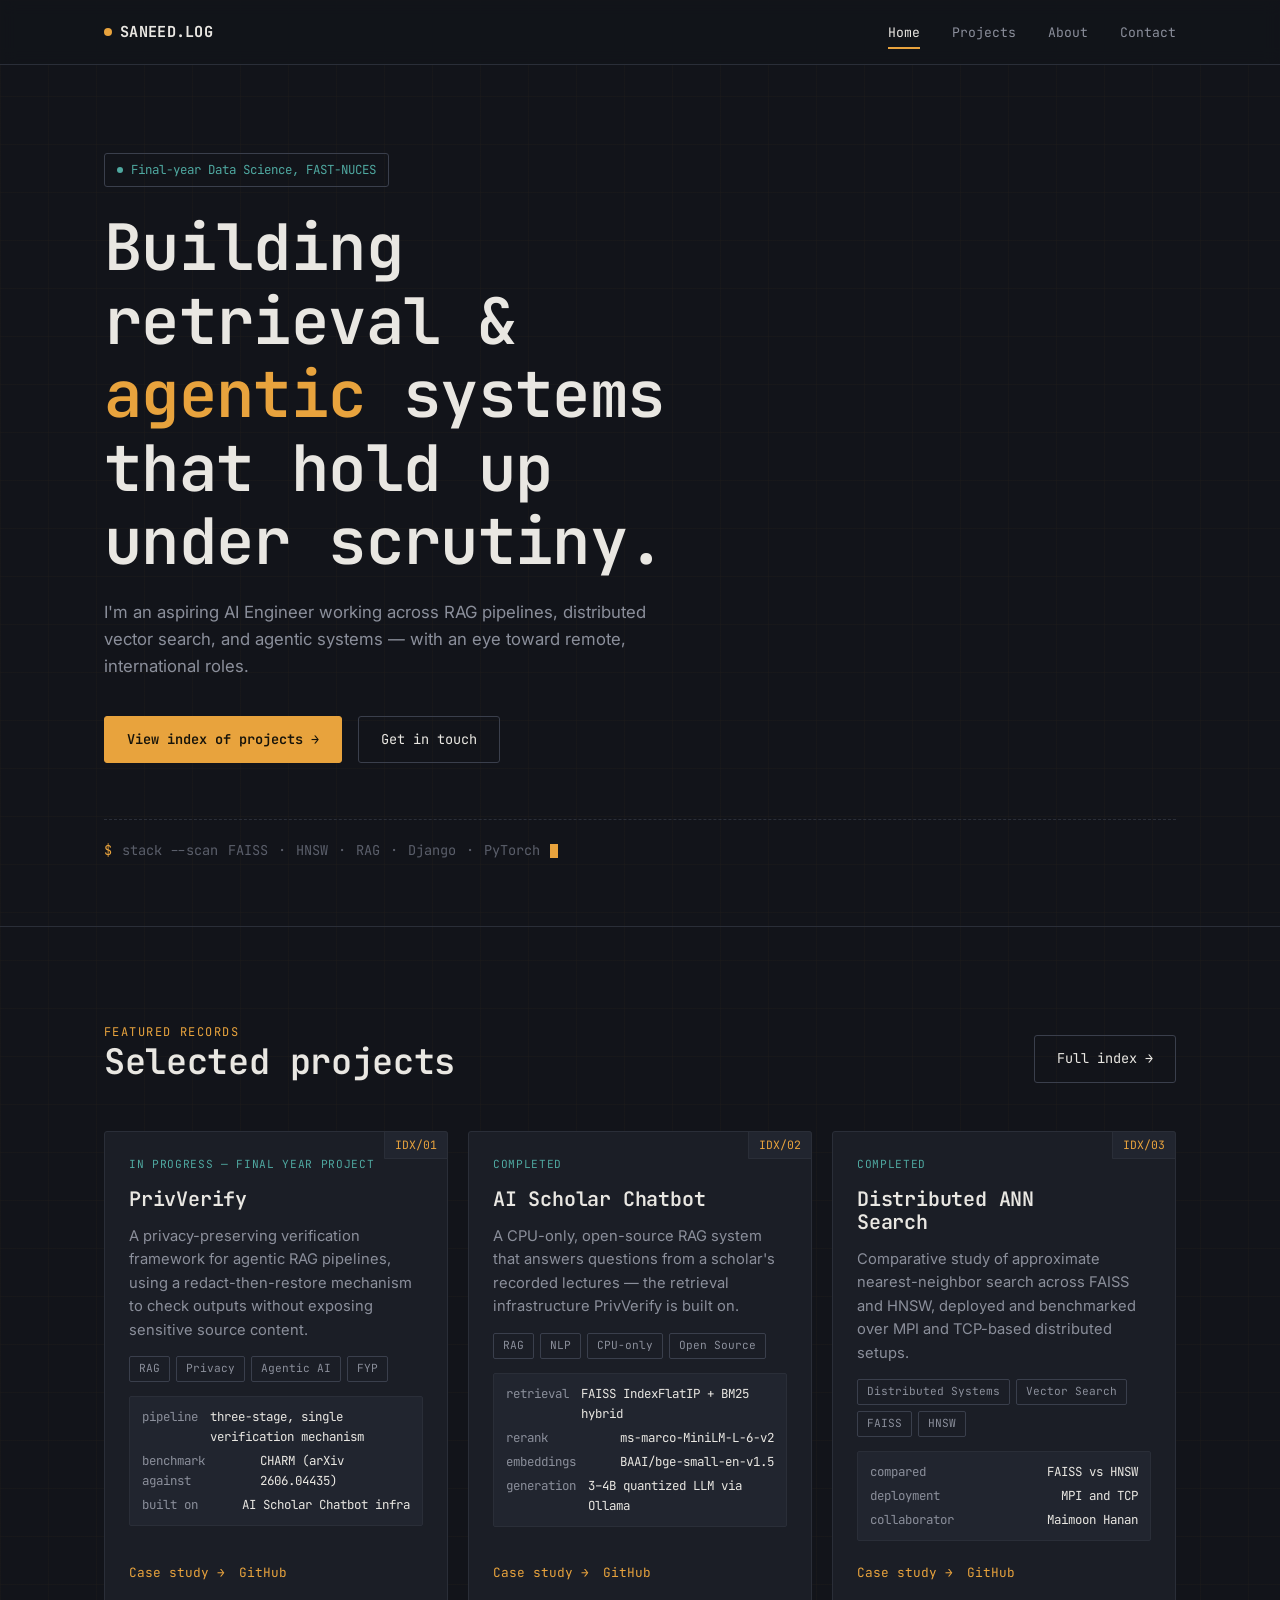
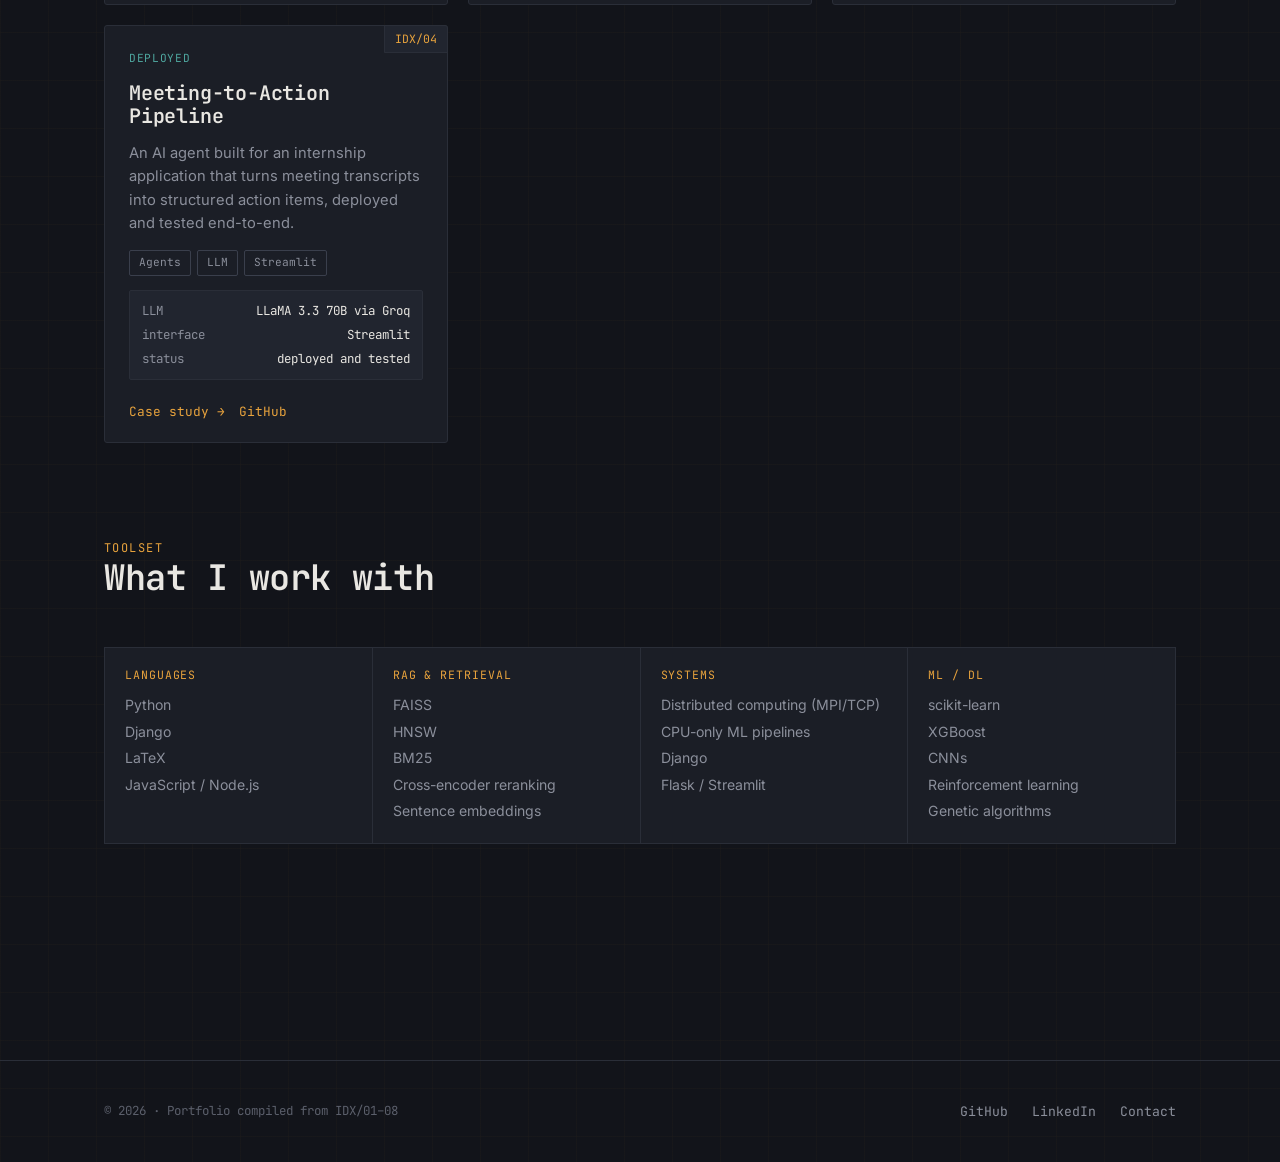
==== frontend/html/index.html @ c8601b34 "frontend push" ====
<!DOCTYPE html>
<html lang="en">
<head>
  <meta charset="UTF-8" />
  <meta name="viewport" content="width=device-width, initial-scale=1.0" />
  <title>Saneed — Data Science / AI Engineer</title>
  <link rel="stylesheet" href="../css/base.css" />
  <link rel="stylesheet" href="../css/layout.css" />
  <link rel="stylesheet" href="../css/components.css" />
</head>
<body>

  <nav class="navbar">
    <div class="container">
      <a href="index.html" class="navbar-brand"><span class="dot"></span>SANEED.LOG</a>
      <div class="navbar-links">
        <a href="index.html" aria-current="page">Home</a>
        <a href="projects.html">Projects</a>
        <a href="about.html">About</a>
        <a href="contact.html">Contact</a>
      </div>
      <button class="navbar-toggle" aria-label="Toggle menu">☰</button>
    </div>
  </nav>

  <header class="hero">
    <div class="container">
      <div class="hero-tag"><span class="dot"></span>Final-year Data Science, FAST-NUCES</div>
      <h1>Building retrieval &amp; <span class="accent">agentic</span> systems that hold up under scrutiny.</h1>
      <p class="hero-sub">
        I'm an aspiring AI Engineer working across RAG pipelines, distributed vector search,
        and agentic systems — with an eye toward remote, international roles.
      </p>
      <div class="hero-actions">
        <a href="projects.html" class="btn btn-primary">View index of projects →</a>
        <a href="contact.html" class="btn">Get in touch</a>
      </div>
      <div class="hero-scan mono">
        <span class="label">$</span> stack --scan
        <span>FAISS</span> · <span>HNSW</span> · <span>RAG</span> · <span>Django</span> · <span>PyTorch</span>
        <span class="cursor"></span>
      </div>
    </div>
  </header>

  <section class="section">
    <div class="container">
      <div class="section-head">
        <div>
          <div class="eyebrow">Featured records</div>
          <h2>Selected projects</h2>
        </div>
        <a href="projects.html" class="btn">Full index →</a>
      </div>
      <div class="project-grid" data-project-grid="featured"></div>
    </div>
  </section>

  <section class="section" style="padding-top: 0;">
    <div class="container">
      <div class="section-head">
        <div>
          <div class="eyebrow">Toolset</div>
          <h2>What I work with</h2>
        </div>
      </div>
      <div class="skills-grid" data-skills-grid></div>
    </div>
  </section>

  <footer class="footer">
    <div class="container">
      <span class="footer-meta">© 2026 · Portfolio compiled from IDX/01–08</span>
      <div class="footer-links">
        <a href="https://github.com/saneedkhani">GitHub</a>
        <a href="https://www.linkedin.com/in/saneed-ullah-7596352a4/">LinkedIn</a>
        <a href="contact.html">Contact</a>
      </div>
    </div>
  </footer>

  <script src="../js/data.js"></script>
  <script src="../js/render-projects.js"></script>
  <script src="../js/main.js"></script>
</body>
</html>
---- frontend/css/base.css ----
/* =========================================================
   BASE — tokens, reset, typography
   Design concept: "index ledger" — the visual language of a
   search index / benchmark log, since the subject's real work
   is retrieval systems (FAISS, HNSW, RAG). Cards read like
   catalog records; stats read like terminal output.
   ========================================================= */

@import url('https://fonts.googleapis.com/css2?family=JetBrains+Mono:wght@400;500;600;700&family=Inter:wght@400;500;600;700&display=swap');

:root {
  /* color */
  --bg:        #12141A;
  --surface:   #1B1E26;
  --surface-2: #21252F;
  --border:    #2A2E38;
  --border-hi: #3A3F4C;
  --text:      #E9E7E2;
  --text-muted:#8B8F9B;
  --text-dim:  #5B5F6B;
  --accent:    #E8A33D; /* amber — primary / active record */
  --accent-2:  #4FA8A0; /* muted teal — tags, secondary data */
  --accent-rgb: 232, 163, 61;

  /* type */
  --font-display: 'JetBrains Mono', ui-monospace, monospace;
  --font-body: 'Inter', system-ui, sans-serif;

  /* layout */
  --maxw: 1120px;
  --gutter: 24px;
  --radius: 3px;
}

* { box-sizing: border-box; margin: 0; padding: 0; }

html { scroll-behavior: smooth; }

@media (prefers-reduced-motion: reduce) {
  html { scroll-behavior: auto; }
  *, *::before, *::after {
    animation-duration: 0.01ms !important;
    animation-iteration-count: 1 !important;
    transition-duration: 0.01ms !important;
  }
}

body {
  background: var(--bg);
  color: var(--text);
  font-family: var(--font-body);
  font-size: 16px;
  line-height: 1.6;
  -webkit-font-smoothing: antialiased;
}

/* faint index-card grid texture on the page background */
body {
  background-image:
    linear-gradient(rgba(232, 163, 61, 0.025) 1px, transparent 1px),
    linear-gradient(90deg, rgba(232, 163, 61, 0.025) 1px, transparent 1px);
  background-size: 48px 48px;
}

img { max-width: 100%; display: block; }
a { color: inherit; text-decoration: none; }

h1, h2, h3, h4 {
  font-family: var(--font-display);
  font-weight: 600;
  letter-spacing: -0.01em;
  line-height: 1.15;
}

h1 { font-size: clamp(2.4rem, 5vw, 4.2rem); }
h2 { font-size: clamp(1.6rem, 3vw, 2.2rem); }
h3 { font-size: 1.25rem; }

p { color: var(--text-muted); }

.eyebrow {
  font-family: var(--font-display);
  font-size: 0.75rem;
  letter-spacing: 0.12em;
  text-transform: uppercase;
  color: var(--accent);
}

.container {
  max-width: var(--maxw);
  margin: 0 auto;
  padding: 0 var(--gutter);
}

.mono { font-family: var(--font-display); }

/* visible keyboard focus everywhere */
a:focus-visible,
button:focus-visible,
input:focus-visible,
textarea:focus-visible {
  outline: 2px solid var(--accent);
  outline-offset: 3px;
}

::selection {
  background: rgba(var(--accent-rgb), 0.3);
  color: var(--text);
}
---- frontend/css/layout.css ----
/* =========================================================
   LAYOUT — navbar, footer, page-level grids
   ========================================================= */

/* ---- navbar ---- */
.navbar {
  position: sticky;
  top: 0;
  z-index: 50;
  background: rgba(18, 20, 26, 0.85);
  backdrop-filter: blur(8px);
  border-bottom: 1px solid var(--border);
}

.navbar .container {
  height: 64px;
  display: flex;
  align-items: center;
  justify-content: space-between;
}

.navbar-brand {
  font-family: var(--font-display);
  font-weight: 700;
  font-size: 0.95rem;
  letter-spacing: 0.02em;
  display: flex;
  align-items: center;
  gap: 8px;
}

.navbar-brand .dot {
  width: 8px;
  height: 8px;
  background: var(--accent);
  border-radius: 50%;
  flex-shrink: 0;
}

.navbar-links {
  display: flex;
  gap: 32px;
  font-family: var(--font-display);
  font-size: 0.82rem;
}

.navbar-links a {
  color: var(--text-muted);
  position: relative;
  padding: 4px 0;
  transition: color 0.15s ease;
}

.navbar-links a:hover,
.navbar-links a[aria-current="page"] {
  color: var(--text);
}

.navbar-links a[aria-current="page"]::after {
  content: '';
  position: absolute;
  left: 0; right: 0; bottom: -2px;
  height: 2px;
  background: var(--accent);
}

.navbar-toggle {
  display: none;
  background: none;
  border: 1px solid var(--border-hi);
  color: var(--text);
  width: 36px;
  height: 36px;
  border-radius: var(--radius);
  cursor: pointer;
  font-family: var(--font-display);
}

/* ---- footer ---- */
.footer {
  border-top: 1px solid var(--border);
  margin-top: 120px;
  padding: 40px 0;
}

.footer .container {
  display: flex;
  justify-content: space-between;
  align-items: center;
  flex-wrap: wrap;
  gap: 16px;
}

.footer-meta {
  font-family: var(--font-display);
  font-size: 0.78rem;
  color: var(--text-dim);
}

.footer-links {
  display: flex;
  gap: 24px;
  font-family: var(--font-display);
  font-size: 0.82rem;
}

.footer-links a {
  color: var(--text-muted);
  transition: color 0.15s ease;
}

.footer-links a:hover { color: var(--accent); }

/* ---- section rhythm ---- */
.section {
  padding: 96px 0;
}

.section-head {
  display: flex;
  justify-content: space-between;
  align-items: flex-end;
  gap: 24px;
  margin-bottom: 48px;
  flex-wrap: wrap;
}

/* ---- responsive ---- */
@media (max-width: 720px) {
  .navbar-links { display: none; }
  .navbar-toggle { display: block; }
  .navbar-links.open {
    display: flex;
    position: absolute;
    top: 64px; left: 0; right: 0;
    flex-direction: column;
    background: var(--surface);
    border-bottom: 1px solid var(--border);
    padding: 20px var(--gutter);
    gap: 18px;
  }
  .section { padding: 64px 0; }
}
---- frontend/css/components.css ----
/* =========================================================
   COMPONENTS
   ========================================================= */

/* ---- hero ---- */
.hero {
  padding: 88px 0 64px;
  border-bottom: 1px solid var(--border);
}

.hero-tag {
  display: inline-flex;
  align-items: center;
  gap: 8px;
  font-family: var(--font-display);
  font-size: 0.78rem;
  color: var(--accent-2);
  border: 1px solid var(--border-hi);
  padding: 6px 12px;
  border-radius: var(--radius);
  margin-bottom: 24px;
}

.hero-tag .dot { width: 6px; height: 6px; border-radius: 50%; background: var(--accent-2); }

.hero h1 { margin-bottom: 20px; max-width: 15ch; }
.hero h1 .accent { color: var(--accent); }

.hero-sub {
  max-width: 52ch;
  font-size: 1.05rem;
  margin-bottom: 36px;
}

.hero-actions {
  display: flex;
  gap: 16px;
  flex-wrap: wrap;
  margin-bottom: 56px;
}

/* live-feeling "index scan" line — types out real stack tags */
.hero-scan {
  font-family: var(--font-display);
  font-size: 0.85rem;
  color: var(--text-dim);
  border-top: 1px dashed var(--border);
  padding-top: 20px;
  display: flex;
  gap: 10px;
  align-items: center;
  flex-wrap: wrap;
}

.hero-scan .label { color: var(--accent); }
.hero-scan .cursor {
  display: inline-block;
  width: 8px; height: 14px;
  background: var(--accent);
  animation: blink 1s step-end infinite;
}
@keyframes blink { 50% { opacity: 0; } }

/* ---- buttons ---- */
.btn {
  font-family: var(--font-display);
  font-size: 0.85rem;
  padding: 12px 22px;
  border-radius: var(--radius);
  display: inline-flex;
  align-items: center;
  gap: 8px;
  border: 1px solid var(--border-hi);
  transition: border-color 0.15s ease, background 0.15s ease, transform 0.1s ease;
  cursor: pointer;
  background: transparent;
  color: var(--text);
}

.btn:hover { border-color: var(--accent); transform: translateY(-1px); }

.btn-primary {
  background: var(--accent);
  border-color: var(--accent);
  color: #16130A;
  font-weight: 600;
}

.btn-primary:hover { background: #f0b358; border-color: #f0b358; }

/* ---- index-card project card (signature element) ---- */
.project-grid {
  display: grid;
  grid-template-columns: repeat(auto-fill, minmax(320px, 1fr));
  gap: 20px;
}

.card {
  background: var(--surface);
  border: 1px solid var(--border);
  border-radius: var(--radius);
  position: relative;
  padding: 24px 24px 20px;
  transition: border-color 0.18s ease, transform 0.18s ease;
  display: flex;
  flex-direction: column;
  gap: 14px;
}

.card:hover {
  border-color: var(--border-hi);
  transform: translateY(-2px);
}

/* corner tab like a catalog record index number */
.card-idx {
  position: absolute;
  top: -1px; right: -1px;
  font-family: var(--font-display);
  font-size: 0.72rem;
  color: var(--accent);
  background: var(--surface-2);
  border: 1px solid var(--border);
  border-top-right-radius: var(--radius);
  padding: 4px 10px;
}

.card-status {
  font-family: var(--font-display);
  font-size: 0.7rem;
  color: var(--accent-2);
  letter-spacing: 0.06em;
  text-transform: uppercase;
}

.card h3 { margin-right: 60px; }

.card p { font-size: 0.92rem; }

.card-tags {
  display: flex;
  gap: 6px;
  flex-wrap: wrap;
}

.tag {
  font-family: var(--font-display);
  font-size: 0.7rem;
  padding: 3px 9px;
  border: 1px solid var(--border-hi);
  border-radius: 2px;
  color: var(--text-muted);
}

/* benchmark ledger — terminal-style stat readout */
.card-ledger {
  font-family: var(--font-display);
  font-size: 0.78rem;
  background: var(--surface-2);
  border: 1px solid var(--border);
  border-radius: 2px;
  padding: 10px 12px;
  color: var(--text-muted);
  display: flex;
  flex-direction: column;
  gap: 4px;
}

.card-ledger .row { display: flex; justify-content: space-between; gap: 12px; }
.card-ledger .row span:last-child { color: var(--text); }

.card-links {
  display: flex;
  gap: 14px;
  margin-top: auto;
  padding-top: 8px;
  font-family: var(--font-display);
  font-size: 0.8rem;
}

.card-links a { color: var(--accent); }
.card-links a:hover { text-decoration: underline; }

/* ---- skills ledger ---- */
.skills-grid {
  display: grid;
  grid-template-columns: repeat(auto-fill, minmax(220px, 1fr));
  gap: 1px;
  background: var(--border);
  border: 1px solid var(--border);
}

.skill-cell {
  background: var(--surface);
  padding: 18px 20px;
}

.skill-cell .cat {
  font-family: var(--font-display);
  font-size: 0.72rem;
  color: var(--accent);
  text-transform: uppercase;
  letter-spacing: 0.08em;
  margin-bottom: 8px;
  display: block;
}

.skill-cell ul { list-style: none; font-size: 0.88rem; color: var(--text-muted); }
.skill-cell li { padding: 2px 0; }

/* ---- filter bar ---- */
.filter-bar {
  display: flex;
  gap: 8px;
  flex-wrap: wrap;
}

.filter-btn {
  font-family: var(--font-display);
  font-size: 0.78rem;
  padding: 7px 14px;
  border: 1px solid var(--border-hi);
  border-radius: var(--radius);
  color: var(--text-muted);
  background: transparent;
  cursor: pointer;
  transition: all 0.15s ease;
}

.filter-btn:hover { color: var(--text); border-color: var(--accent-2); }
.filter-btn.active { color: #16130A; background: var(--accent); border-color: var(--accent); }

/* ---- empty state ---- */
.empty-state {
  font-family: var(--font-display);
  color: var(--text-dim);
  font-size: 0.9rem;
  padding: 48px 0;
  text-align: center;
  border: 1px dashed var(--border);
  border-radius: var(--radius);
}

@media (max-width: 720px) {
  .hero { padding: 56px 0 40px; }
  .project-grid { grid-template-columns: 1fr; }
}
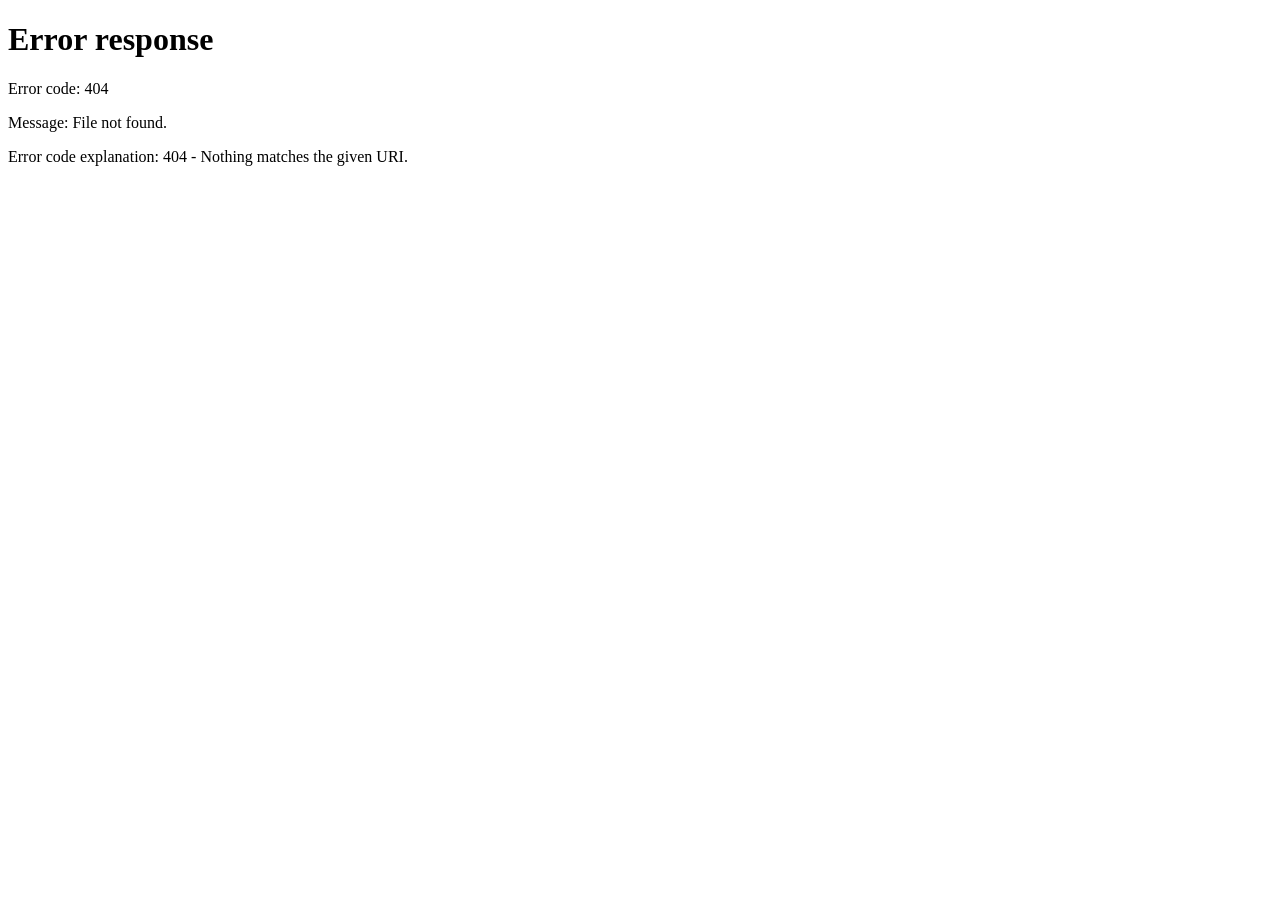
==== commit 015fba51: "update git link" ====
--- a/frontend/html/index.html
+++ b/frontend/html/index.html
@@ -3,6 +3,7 @@
 <head>
   <meta charset="UTF-8" />
   <meta name="viewport" content="width=device-width, initial-scale=1.0" />
+   <meta http-equiv="refresh" content="0; url=frontend/html/index.html" />
   <title>Saneed — Data Science / AI Engineer</title>
   <link rel="stylesheet" href="../css/base.css" />
   <link rel="stylesheet" href="../css/layout.css" />
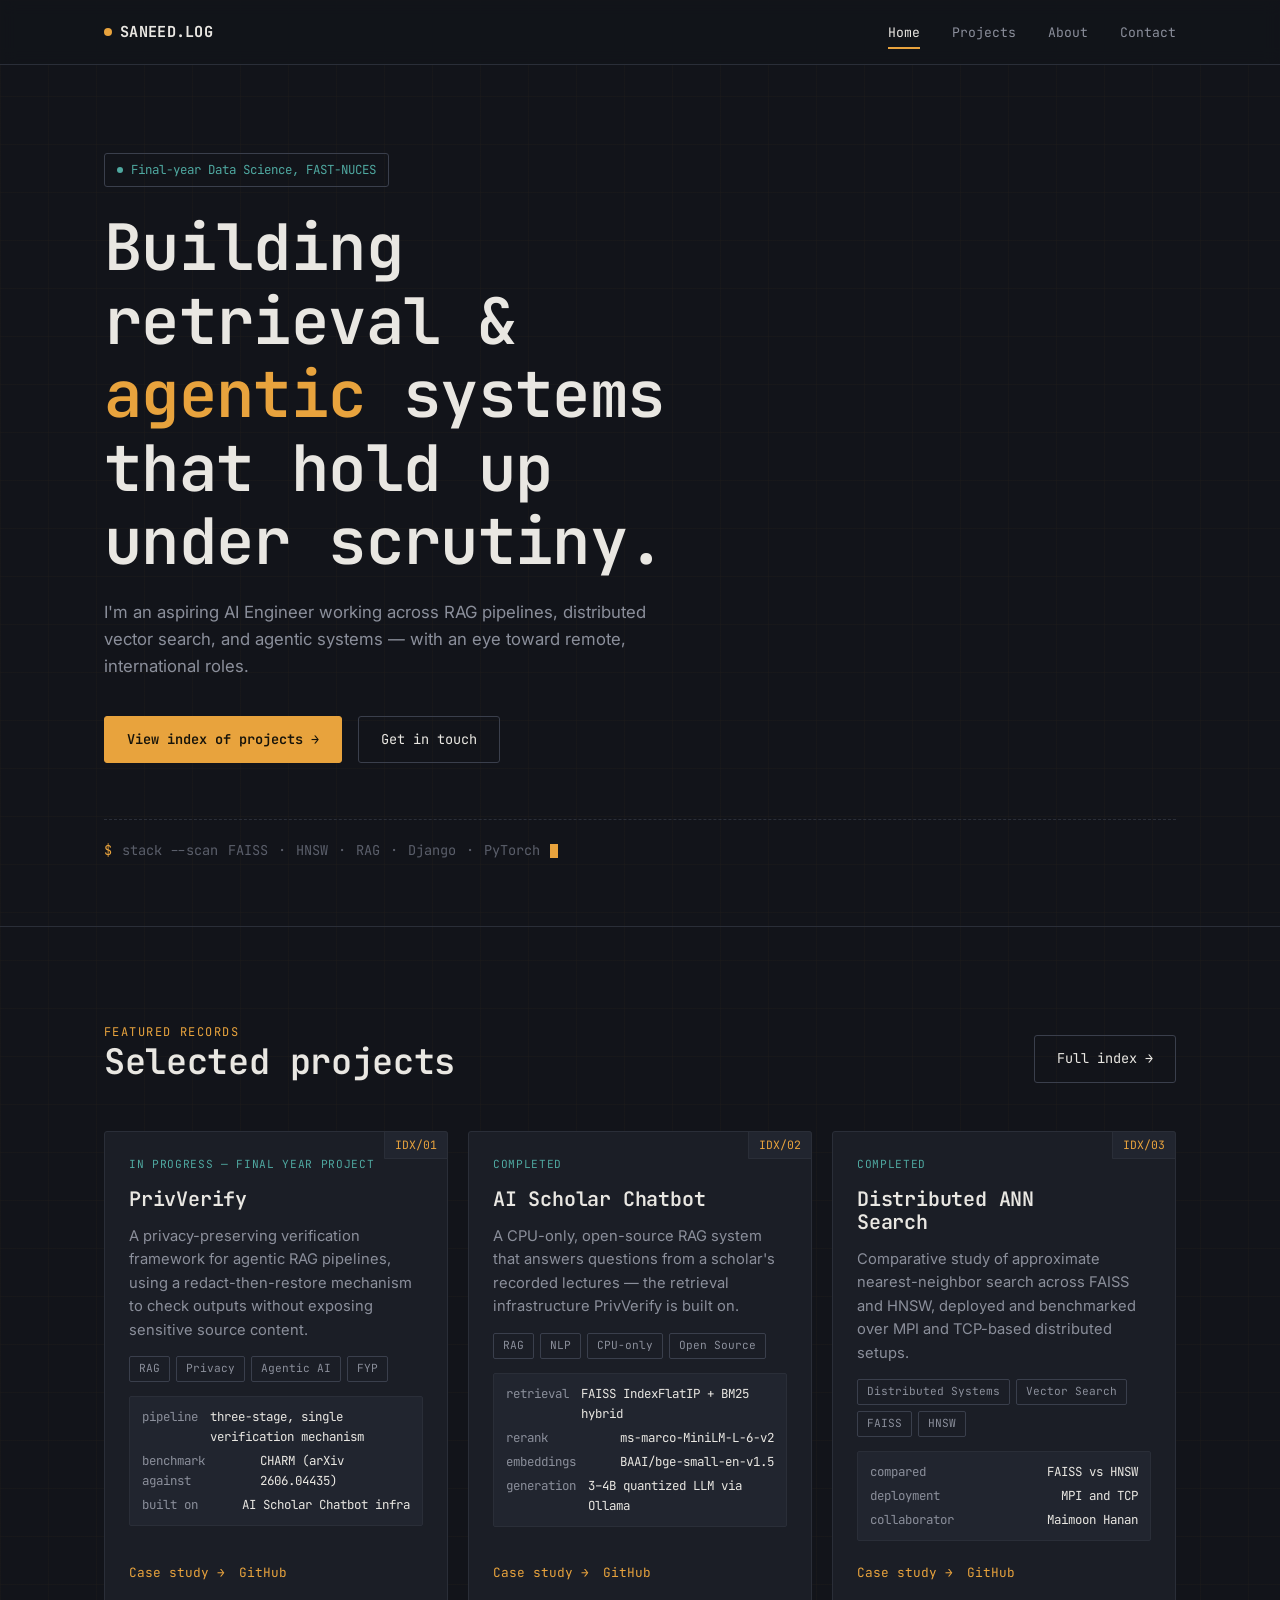
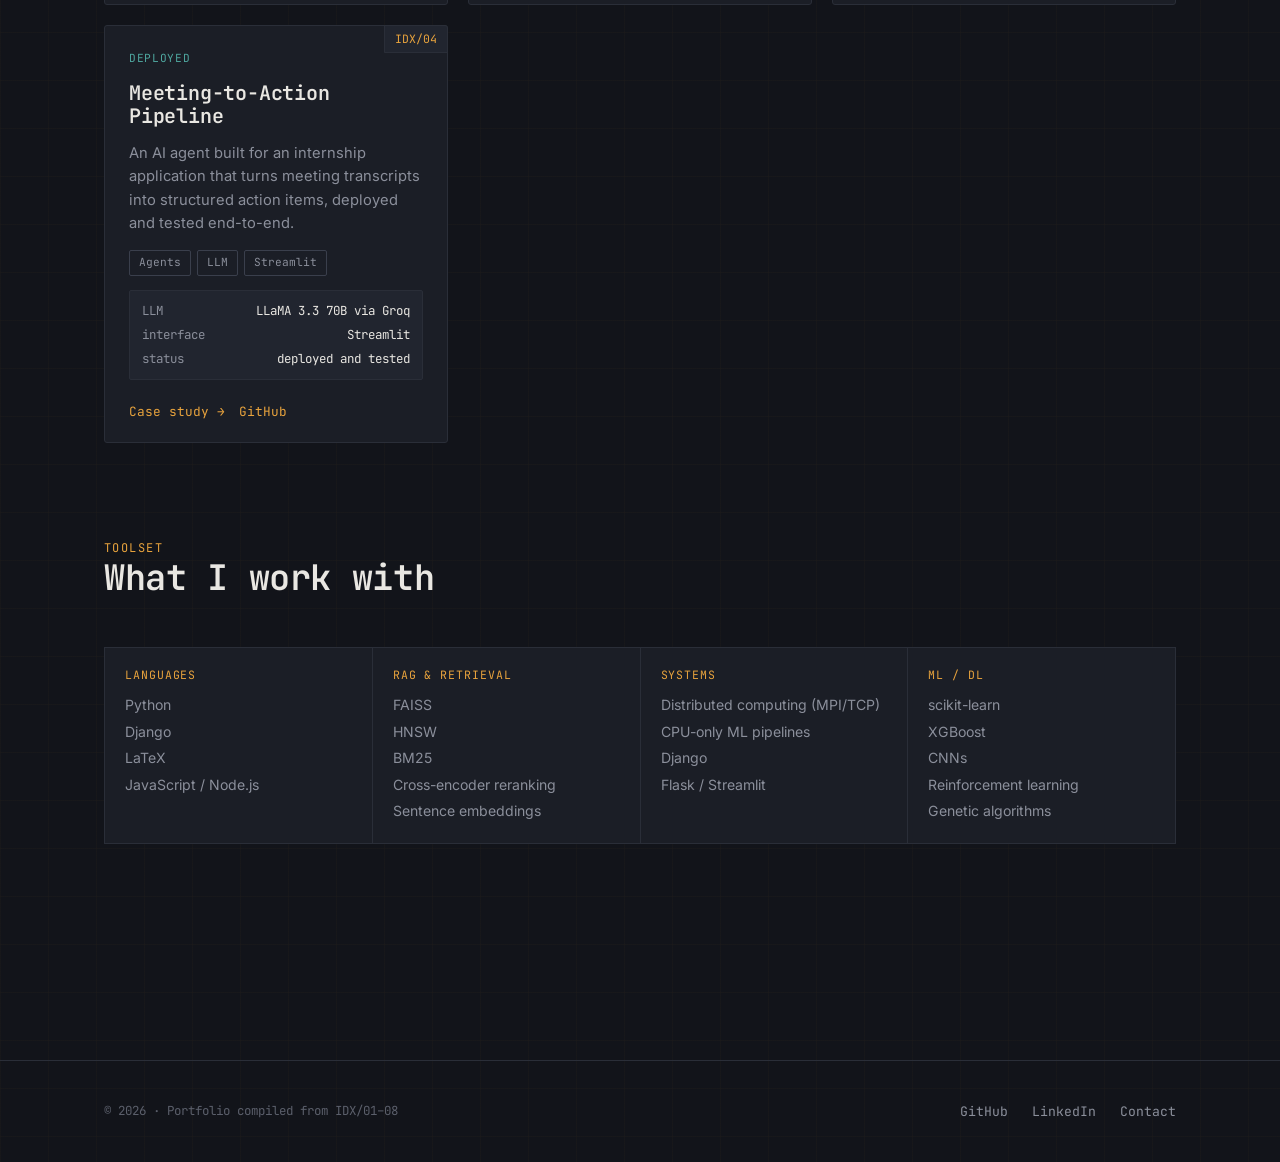
==== commit d3355151: "Revert "update git link" This reverts commit 015fba51d252351cb3e0e611219ae66c7cdc766d." ====
--- a/frontend/html/index.html
+++ b/frontend/html/index.html
@@ -3,7 +3,6 @@
 <head>
   <meta charset="UTF-8" />
   <meta name="viewport" content="width=device-width, initial-scale=1.0" />
-   <meta http-equiv="refresh" content="0; url=frontend/html/index.html" />
   <title>Saneed — Data Science / AI Engineer</title>
   <link rel="stylesheet" href="../css/base.css" />
   <link rel="stylesheet" href="../css/layout.css" />
